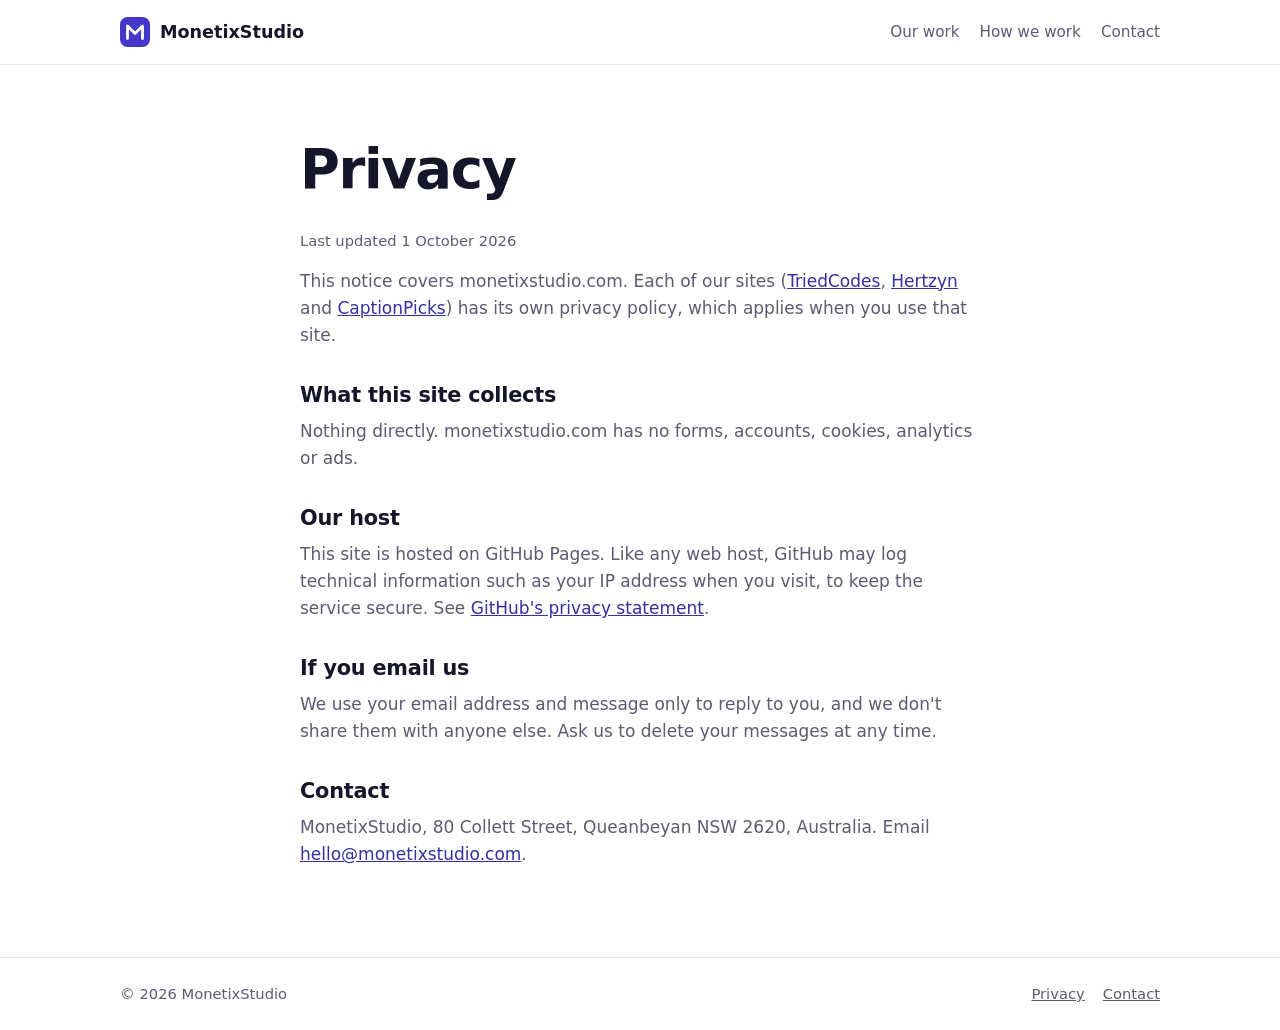
==== privacy/index.html @ 2bb1a7e0 "MonetixStudio company site Home page (our sites, how we work, partners, contact), privacy page, 404," ====
<!doctype html>
<html lang="en">
<head>
<meta charset="utf-8">
<meta name="viewport" content="width=device-width, initial-scale=1">
<title>Privacy | MonetixStudio</title>
<meta name="description" content="How monetixstudio.com handles your information: no cookies, no analytics, and what our host logs.">
<link rel="canonical" href="https://monetixstudio.com/privacy/">
<meta name="theme-color" content="#4338ca">
<link rel="icon" href="/favicon.svg" type="image/svg+xml">
<link rel="stylesheet" href="/styles.css">
</head>
<body>
<a class="skip" href="#main">Skip to content</a>

<header class="site-header">
  <div class="wrap bar">
    <a class="brand" href="/" aria-label="MonetixStudio home">
      <svg class="mark" viewBox="0 0 32 32" aria-hidden="true"><rect width="32" height="32" rx="8" fill="currentColor"/><path d="M8 23V9.5l8 8 8-8V23" fill="none" stroke="var(--on-accent)" stroke-width="3" stroke-linecap="round" stroke-linejoin="round"/></svg>
      <span>MonetixStudio</span>
    </a>
    <nav aria-label="Main">
      <a href="/#work">Our work</a>
      <a class="wide" href="/#how">How we work</a>
      <a href="/#contact">Contact</a>
    </nav>
  </div>
</header>

<main id="main" class="wrap doc">
  <h1>Privacy</h1>
  <p class="updated">Last updated 1 October 2026</p>

  <p>This notice covers monetixstudio.com. Each of our sites (<a href="https://triedcodes.com/privacy/">TriedCodes</a>, <a href="https://hertzyn.com/">Hertzyn</a> and <a href="https://captionpicks.com/">CaptionPicks</a>) has its own privacy policy, which applies when you use that site.</p>

  <h2>What this site collects</h2>
  <p>Nothing directly. monetixstudio.com has no forms, accounts, cookies, analytics or ads.</p>

  <h2>Our host</h2>
  <p>This site is hosted on GitHub Pages. Like any web host, GitHub may log technical information such as your IP address when you visit, to keep the service secure. See <a href="https://docs.github.com/en/site-policy/privacy-policies/github-general-privacy-statement">GitHub's privacy statement</a>.</p>

  <h2>If you email us</h2>
  <p>We use your email address and message only to reply to you, and we don't share them with anyone else. Ask us to delete your messages at any time.</p>

  <h2>Contact</h2>
  <p>MonetixStudio, 80 Collett Street, Queanbeyan NSW 2620, Australia. Email <a href="mailto:hello@monetixstudio.com">hello@monetixstudio.com</a>.</p>
</main>

<footer class="site-footer">
  <div class="wrap bar">
    <p>© 2026 MonetixStudio</p>
    <nav aria-label="Footer"><a href="/privacy/">Privacy</a><a href="/#contact">Contact</a></nav>
  </div>
</footer>
</body>
</html>
---- styles.css ----
:root {
  --bg: #ffffff;
  --bg-alt: #f6f6fb;
  --ink: #16162a;
  --muted: #5b5b72;
  --line: #e4e4ee;
  --accent: #4338ca;
  --accent-ink: #3730a3;
  --on-accent: #ffffff;
  --card: #ffffff;
  --t1: #0f766e;
  --t2: #b45309;
  --t3: #be185d;
  --radius: 14px;
}
@media (prefers-color-scheme: dark) {
  :root {
    --bg: #0f0f1a;
    --bg-alt: #161626;
    --ink: #ececf6;
    --muted: #a3a3bb;
    --line: #2a2a40;
    --accent: #818cf8;
    --accent-ink: #a5b4fc;
    --on-accent: #0f0f1a;
    --card: #191929;
    --t1: #2dd4bf;
    --t2: #fbbf24;
    --t3: #f472b6;
  }
}

* { box-sizing: border-box; }
html { scroll-behavior: smooth; }
body {
  margin: 0;
  background: var(--bg);
  color: var(--ink);
  font: 17px/1.6 system-ui, -apple-system, "Segoe UI", Roboto, "Helvetica Neue", Arial, sans-serif;
  -webkit-font-smoothing: antialiased;
}
a { color: var(--accent-ink); }
h1, h2, h3 { line-height: 1.2; margin: 0 0 .5em; letter-spacing: -.01em; text-wrap: balance; }
h1 { font-size: clamp(2.1rem, 5vw, 3.4rem); letter-spacing: -.025em; }
h2 { font-size: clamp(1.6rem, 3.2vw, 2.1rem); }
h3 { font-size: 1.15rem; }
p { margin: 0 0 1em; }

.wrap { max-width: 1080px; margin: 0 auto; padding: 0 20px; }
.skip { position: absolute; left: -999px; top: 8px; background: var(--accent); color: var(--on-accent); padding: 8px 12px; border-radius: 8px; }
.skip:focus { left: 8px; z-index: 10; }

.bar { display: flex; align-items: center; justify-content: space-between; gap: 16px; flex-wrap: wrap; }
.site-header { border-bottom: 1px solid var(--line); position: sticky; top: 0; background: color-mix(in srgb, var(--bg) 88%, transparent); backdrop-filter: saturate(1.4) blur(8px); z-index: 5; }
.site-header .bar { min-height: 64px; }
.brand { display: inline-flex; align-items: center; gap: 10px; color: var(--ink); text-decoration: none; font-weight: 700; font-size: 1.1rem; }
.mark { width: 30px; height: 30px; color: var(--accent); }
.site-header nav { display: flex; gap: 20px; }
.site-header nav a { color: var(--muted); text-decoration: none; font-size: .95rem; }
.site-header nav a:hover { color: var(--ink); }

.hero { padding: clamp(56px, 10vw, 112px) 0 clamp(48px, 8vw, 88px); background: radial-gradient(1200px 400px at 85% -10%, color-mix(in srgb, var(--accent) 14%, transparent), transparent 70%); }
.eyebrow { color: var(--accent-ink); font-weight: 600; font-size: .9rem; text-transform: uppercase; letter-spacing: .08em; }
.lede { font-size: clamp(1.1rem, 2.2vw, 1.3rem); color: var(--muted); max-width: 680px; }
.cta { display: flex; gap: 12px; flex-wrap: wrap; margin-top: 28px; }

.btn { display: inline-flex; align-items: center; justify-content: center; min-height: 46px; padding: 0 20px; border-radius: 999px; border: 1px solid var(--line); color: var(--ink); text-decoration: none; font-weight: 600; font-size: .98rem; background: var(--card); }
.btn:hover { border-color: var(--accent); }
.btn-primary { background: var(--accent); border-color: var(--accent); color: var(--on-accent); }
.btn-primary:hover { background: var(--accent-ink); border-color: var(--accent-ink); }
a:focus-visible, .btn:focus-visible { outline: 3px solid var(--accent); outline-offset: 3px; }

.section { padding: clamp(48px, 8vw, 88px) 0; }
.section.alt { background: var(--bg-alt); }
.section-lede { color: var(--muted); max-width: 640px; }

.cards { display: grid; grid-template-columns: repeat(auto-fit, minmax(260px, 1fr)); gap: 20px; margin-top: 28px; }
.card { background: var(--card); border: 1px solid var(--line); border-radius: var(--radius); padding: 24px; display: flex; flex-direction: column; }
.card-head { display: flex; align-items: center; gap: 12px; margin-bottom: 4px; }
.card-head h3 { margin: 0; font-size: 1.3rem; }
.tile { width: 40px; height: 40px; border-radius: 10px; display: grid; place-items: center; font-weight: 800; color: #fff; }
.t1 { background: var(--t1); } .t2 { background: var(--t2); } .t3 { background: var(--t3); }
@media (prefers-color-scheme: dark) { .tile { color: #0f0f1a; } }
.tag { color: var(--muted); font-size: .92rem; font-weight: 600; margin-bottom: .8em; }
.card p:not(.tag) { flex: 1; }
.more { font-weight: 600; text-decoration: none; }
.more:hover { text-decoration: underline; }

.next { margin-top: 36px; padding: 20px 24px; border: 1px dashed var(--line); border-radius: var(--radius); }
.next h3 { margin-bottom: .4em; }
.next ul { margin: 0; padding-left: 1.2em; color: var(--muted); }
.next strong { color: var(--ink); }

.grid { display: grid; grid-template-columns: repeat(auto-fit, minmax(220px, 1fr)); gap: 28px; margin-top: 24px; }
.grid p { color: var(--muted); margin: 0; }

.partner { display: flex; align-items: center; justify-content: space-between; gap: 32px; flex-wrap: wrap; }
.partner > div { max-width: 720px; }
.partner p { color: var(--muted); }

.contact { display: grid; grid-template-columns: 1fr 1fr; gap: 32px; align-items: start; }
.contact p { color: var(--muted); }
dl { margin: 0; display: grid; gap: 20px; }
dt { font-size: .85rem; text-transform: uppercase; letter-spacing: .08em; color: var(--muted); font-weight: 600; }
dd { margin: 4px 0 0; }
@media (max-width: 720px) { .contact { grid-template-columns: 1fr; } .site-header nav { gap: 14px; } }
@media (max-width: 520px) {
  .site-header .bar { flex-wrap: nowrap; }
  .site-header nav a.wide { display: none; }
}

.site-footer { border-top: 1px solid var(--line); padding: 24px 0; color: var(--muted); font-size: .92rem; }
.site-footer p { margin: 0; }
.site-footer nav { display: flex; gap: 18px; }
.site-footer a { color: var(--muted); }

.doc { max-width: 720px; padding-top: clamp(40px, 7vw, 72px); padding-bottom: 72px; }
.doc h2 { font-size: 1.3rem; margin-top: 1.6em; }
.doc p, .doc li { color: var(--muted); }
.doc .updated { font-size: .92rem; }
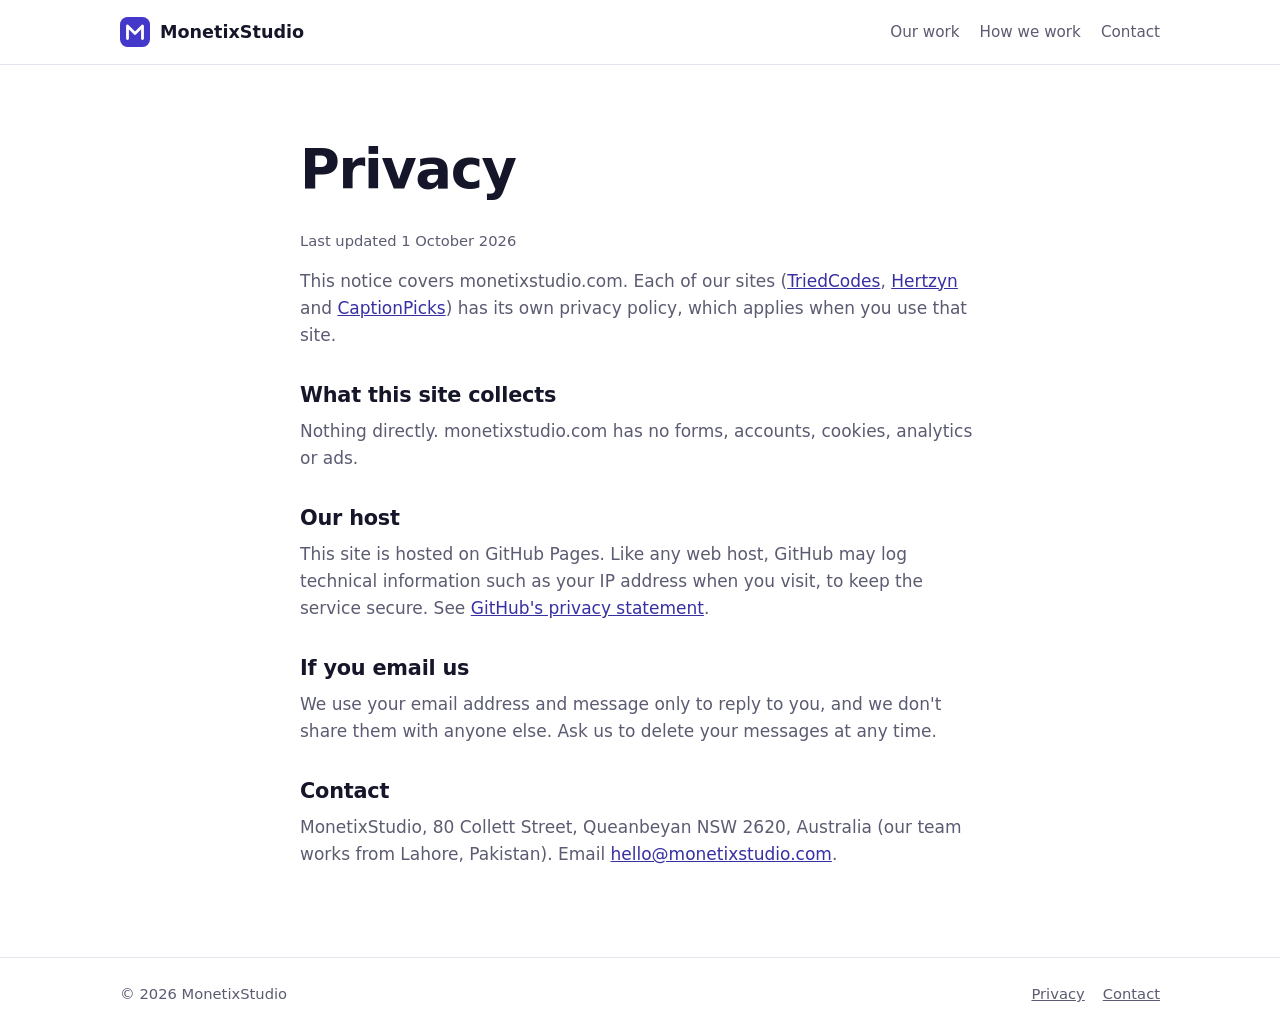
==== commit 5780a96b: "Show the team in Lahore alongside the Queanbeyan office Co-Authored-By: Claude Opus 5.5 <noreply@ant" ====
--- a/privacy/index.html
+++ b/privacy/index.html
@@ -43,7 +43,7 @@
   <p>We use your email address and message only to reply to you, and we don't share them with anyone else. Ask us to delete your messages at any time.</p>
 
   <h2>Contact</h2>
-  <p>MonetixStudio, 80 Collett Street, Queanbeyan NSW 2620, Australia. Email <a href="mailto:hello@monetixstudio.com">hello@monetixstudio.com</a>.</p>
+  <p>MonetixStudio, 80 Collett Street, Queanbeyan NSW 2620, Australia (our team works from Lahore, Pakistan). Email <a href="mailto:hello@monetixstudio.com">hello@monetixstudio.com</a>.</p>
 </main>
 
 <footer class="site-footer">
